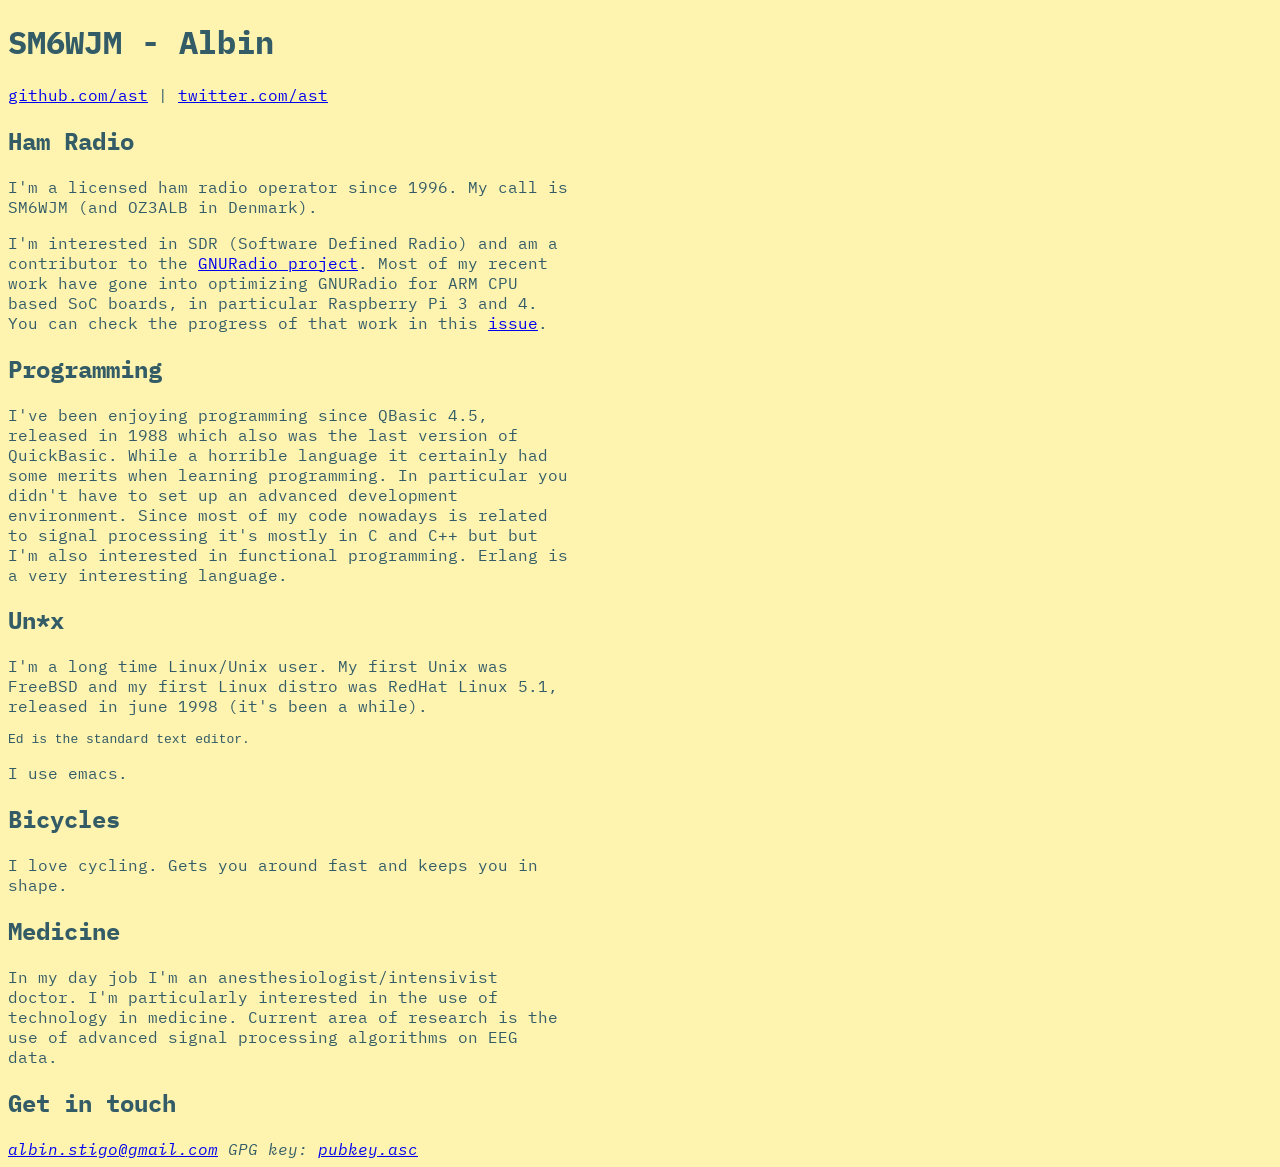
==== index.html @ 8c1d4a36 "moved gpg key and changed colors" ====
<!-- Hej FRA! Kul att ni kollade förbi -->

<!DOCTYPE html>
<html>
<head>
  <link href="https://fonts.googleapis.com/css2?family=IBM+Plex+Mono:ital,wght@0,300;0,400;0,500;0,600;1,300;1,400;1,500;1,600&display=swap" rel="stylesheet">
  <meta charset="utf-8">
  <meta name="author" content="Albin">
  <meta name="viewport" content="width=device-width, initial-scale=1.0">
  <style type="text/css">
    :root {
      --deep-space-sparkle: #335c67ff;
      --medium-champagne: #fff3b0ff;
      --indian-yellow: #e09f3eff;
      --auburn: #9e2a2bff;
      --rosewood: #540b0eff;
    }
    body {
      font-family: 'IBM Plex Mono', monospace;
      background-color: var(--medium-champagne);
      color: var(--deep-space-sparkle);
    }
    p { max-width: 35em; }
    .nav {
      list-style-type: none;
      margin: 0;
      padding: 0;
    }
    .nav li {
      display: inline-block;
    }
  </style>
  <title>SM6WJM - Albin</title>
</head>

<body>

<h1>SM6WJM - Albin</h1>

<nav>
<ul class="nav">
  <li><a href="https://github.com/ast">github.com/ast</a></li> |
  <li><a href="https://twitter.com/albinstigo">twitter.com/ast</a></li>
</ul>
</nav>

<section>
<h2>Ham Radio</h2>
<p>I'm a licensed ham radio operator since 1996. My call is SM6WJM (and OZ3ALB
  in Denmark).</p>
<p>I'm interested in SDR (Software Defined Radio) and am a contributor to the
  <a href="https://www.gnuradio.org/">GNURadio project</a>. Most of my recent
  work have gone into optimizing GNURadio for ARM CPU based SoC boards, in
  particular Raspberry Pi 3 and 4. You can check the progress of that work
  in this <a href="https://github.com/gnuradio/volk/issues/243">issue</a>.</p>
</section>

<section>
<h2>Programming</h2>
<p>I've been enjoying programming since QBasic 4.5, released in 1988 which also
  was the last version of QuickBasic. While a horrible language it certainly had
  some merits when learning programming. In particular you didn't have to set up
  an advanced development environment. Since most of
  my code nowadays is related to signal processing it's mostly in C and C++ but
  but I'm also interested in functional programming. Erlang is a very
  interesting language.</p>
</section>

<section>
<h2>Un*x</h2>
<p>I'm a long time Linux/Unix user. My first Unix was FreeBSD and my first Linux
distro was RedHat Linux 5.1, released in june 1998 (it's been a while).</p>
<p><pre>Ed is the standard text editor.</pre></p>
<p>I use emacs.</p>
</section>

<section>
<h2>Bicycles</h2>
<p>I love cycling. Gets you around fast and keeps you in shape.
</section>

<section>
<h2>Medicine</h2>
<p>In my day job I'm an anesthesiologist/intensivist doctor.
I'm particularly interested in the use of technology in medicine.
Current area of research is the use of advanced signal processing algorithms on EEG data.
</p>
</section>

<section>
<h2>Get in touch</h2>
<address>
<a href="mailto:albin.stigo@gmail.com">albin.stigo@gmail.com</a>
GPG key: <a href="pubkey.asc">pubkey.asc</a>
</address>
</section>

</body>

</html>
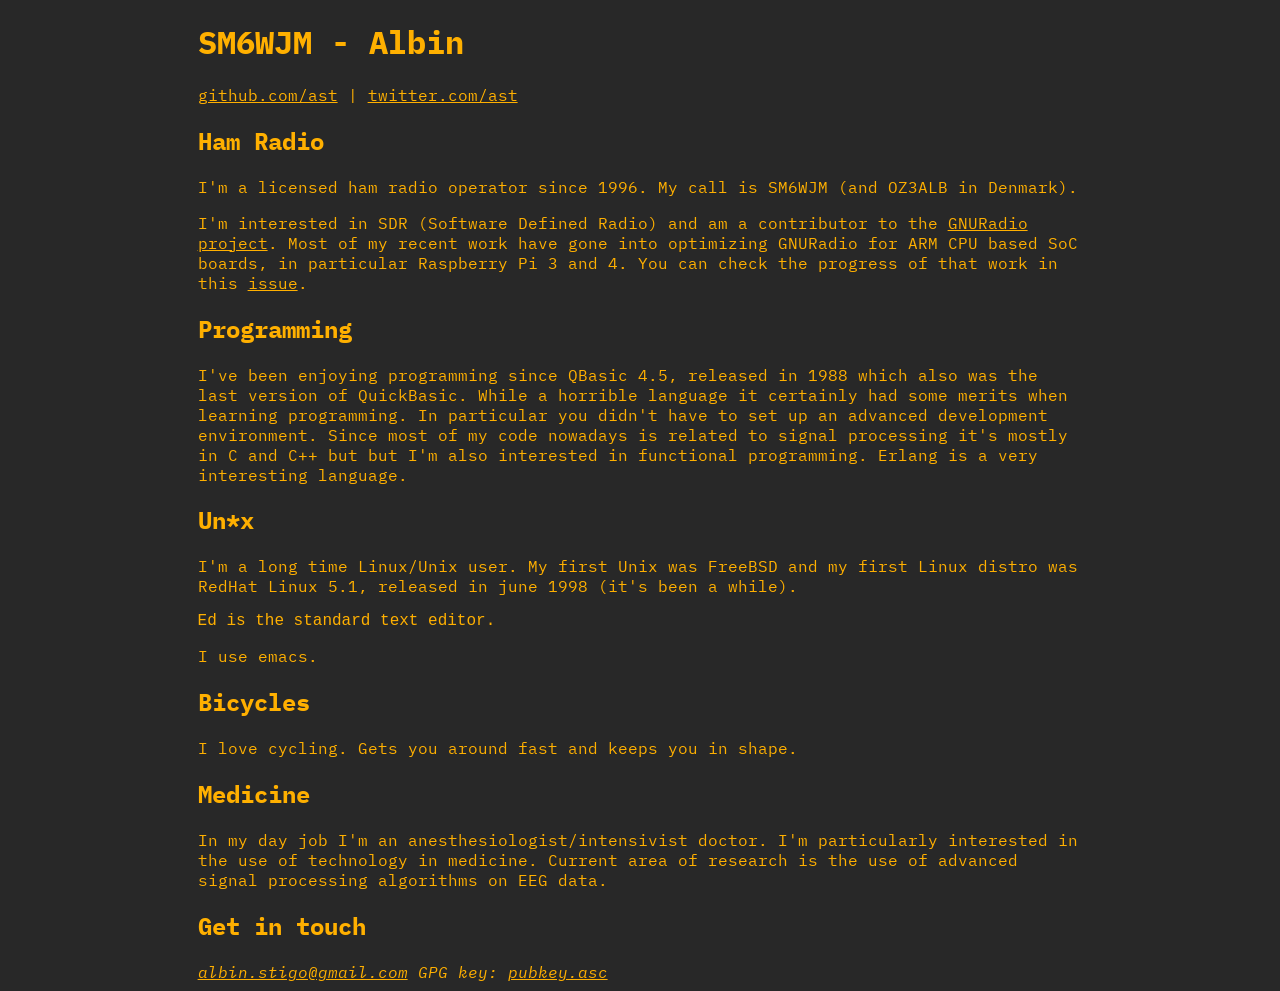
==== commit 570f0e3c: "Changed color to amber and font size too." ====
--- a/index.html
+++ b/index.html
@@ -2,99 +2,120 @@
 
 <!DOCTYPE html>
 <html>
-<head>
-  <link href="https://fonts.googleapis.com/css2?family=IBM+Plex+Mono:ital,wght@0,300;0,400;0,500;0,600;1,300;1,400;1,500;1,600&display=swap" rel="stylesheet">
-  <meta charset="utf-8">
-  <meta name="author" content="Albin">
-  <meta name="viewport" content="width=device-width, initial-scale=1.0">
-  <style type="text/css">
-    :root {
-      --deep-space-sparkle: #335c67ff;
-      --medium-champagne: #fff3b0ff;
-      --indian-yellow: #e09f3eff;
-      --auburn: #9e2a2bff;
-      --rosewood: #540b0eff;
-    }
-    body {
-      font-family: 'IBM Plex Mono', monospace;
-      background-color: var(--medium-champagne);
-      color: var(--deep-space-sparkle);
-    }
-    p { max-width: 35em; }
-    .nav {
-      list-style-type: none;
-      margin: 0;
-      padding: 0;
-    }
-    .nav li {
-      display: inline-block;
-    }
-  </style>
-  <title>SM6WJM - Albin</title>
-</head>
+    <head>
+        <link href="https://fonts.googleapis.com/css2?family=IBM+Plex+Mono:ital,wght@0,300;0,400;0,500;0,600;1,300;1,400;1,500;1,600&display=swap" rel="stylesheet">
+        <meta charset="utf-8">
+        <meta name="author" content="Albin">
+        <meta name="viewport" content="width=device-width, initial-scale=1.0">
+        <style type="text/css">
+         /*
+            https://retrocomputing.stackexchange.com/questions/12835/exactly-what-color-was-the-text-on-monochrome-terminals-with-green-on-black-and
+          */
+         :root {
+             --monitor-amber: #ffb000;
+             --monitor-amber-light: #ffcc00;
+             --cga-pink: #fc0fc0;
+         }
+         body {
+             font-family: 'IBM Plex Mono', monospace;
+             background-color: #282828;
+             color: var(--monitor-amber);
+             font-size: 16px;
+         }
+         a:link {
+             color: var(--monitor-amber-ligth);
+         }
+         a:hover {
+             color: var(--cga-pink);
+         }
+         a:visited {
+             color: var(--monitor-amber-light);
+         }
+         .content {
+             margin: auto;
+             width: 70%;
+         }
+         .nav {
+             list-style-type: none;
+             margin: 0;
+             padding: 0;
+         }
+         .nav li {
+             display: inline-block;
+         }
+         .nav li a:hover {
+             color: var(--cga-pink);
+         }
+        </style>
+        <title>SM6WJM - Albin</title>
+    </head>
 
-<body>
+    <body>
 
-<h1>SM6WJM - Albin</h1>
+        <div class="content">
 
-<nav>
-<ul class="nav">
-  <li><a href="https://github.com/ast">github.com/ast</a></li> |
-  <li><a href="https://twitter.com/albinstigo">twitter.com/ast</a></li>
-</ul>
-</nav>
+            <h1>SM6WJM - Albin</h1>
 
-<section>
-<h2>Ham Radio</h2>
-<p>I'm a licensed ham radio operator since 1996. My call is SM6WJM (and OZ3ALB
-  in Denmark).</p>
-<p>I'm interested in SDR (Software Defined Radio) and am a contributor to the
-  <a href="https://www.gnuradio.org/">GNURadio project</a>. Most of my recent
-  work have gone into optimizing GNURadio for ARM CPU based SoC boards, in
-  particular Raspberry Pi 3 and 4. You can check the progress of that work
-  in this <a href="https://github.com/gnuradio/volk/issues/243">issue</a>.</p>
-</section>
+            <nav>
+                <ul class="nav">
+                    <li><a href="https://github.com/ast">github.com/ast</a></li> |
+                    <li><a href="https://twitter.com/albinstigo">twitter.com/ast</a></li>
+                </ul>
+            </nav>
 
-<section>
-<h2>Programming</h2>
-<p>I've been enjoying programming since QBasic 4.5, released in 1988 which also
-  was the last version of QuickBasic. While a horrible language it certainly had
-  some merits when learning programming. In particular you didn't have to set up
-  an advanced development environment. Since most of
-  my code nowadays is related to signal processing it's mostly in C and C++ but
-  but I'm also interested in functional programming. Erlang is a very
-  interesting language.</p>
-</section>
+            <section>
+                <h2>Ham Radio</h2>
+                <p>I'm a licensed ham radio operator since 1996. My call is SM6WJM (and OZ3ALB
+                    in Denmark).</p>
+                <p>I'm interested in SDR (Software Defined Radio) and am a contributor to the
+                    <a href="https://www.gnuradio.org/">GNURadio project</a>. Most of my recent
+                    work have gone into optimizing GNURadio for ARM CPU based SoC boards, in
+                    particular Raspberry Pi 3 and 4. You can check the progress of that work
+                    in this <a href="https://github.com/gnuradio/volk/issues/243">issue</a>.</p>
+            </section>
 
-<section>
-<h2>Un*x</h2>
-<p>I'm a long time Linux/Unix user. My first Unix was FreeBSD and my first Linux
-distro was RedHat Linux 5.1, released in june 1998 (it's been a while).</p>
-<p><pre>Ed is the standard text editor.</pre></p>
-<p>I use emacs.</p>
-</section>
+            <section>
+                <h2>Programming</h2>
+                <p>I've been enjoying programming since QBasic 4.5, released in 1988 which also
+                    was the last version of QuickBasic. While a horrible language it certainly had
+                    some merits when learning programming. In particular you didn't have to set up
+                    an advanced development environment. Since most of
+                    my code nowadays is related to signal processing it's mostly in C and C++ but
+                    but I'm also interested in functional programming. Erlang is a very
+                    interesting language.</p>
+            </section>
 
-<section>
-<h2>Bicycles</h2>
-<p>I love cycling. Gets you around fast and keeps you in shape.
-</section>
+            <section>
+                <h2>Un*x</h2>
+                <p>I'm a long time Linux/Unix user. My first Unix was FreeBSD and my first Linux
+                    distro was RedHat Linux 5.1, released in june 1998 (it's been a while).</p>
+                <p><pre>Ed is the standard text editor.</pre></p>
+                <p>I use emacs.</p>
+            </section>
 
-<section>
-<h2>Medicine</h2>
-<p>In my day job I'm an anesthesiologist/intensivist doctor.
-I'm particularly interested in the use of technology in medicine.
-Current area of research is the use of advanced signal processing algorithms on EEG data.
-</p>
-</section>
+            <section>
+                <h2>Bicycles</h2>
+                <p>I love cycling. Gets you around fast and keeps you in shape.
+            </section>
 
-<section>
-<h2>Get in touch</h2>
-<address>
-<a href="mailto:albin.stigo@gmail.com">albin.stigo@gmail.com</a>
-GPG key: <a href="pubkey.asc">pubkey.asc</a>
-</address>
-</section>
+            <section>
+                <h2>Medicine</h2>
+                <p>In my day job I'm an anesthesiologist/intensivist doctor.
+                    I'm particularly interested in the use of technology in medicine.
+                    Current area of research is the use of advanced signal processing algorithms on EEG data.
+                </p>
+            </section>
 
-</body>
+            <section>
+                <h2>Get in touch</h2>
+                <address>
+                    <a href="mailto:albin.stigo@gmail.com">albin.stigo@gmail.com</a>
+                    GPG key: <a href="pubkey.asc">pubkey.asc</a>
+                </address>
+            </section>
+
+        </div>
+
+    </body>
 
 </html>
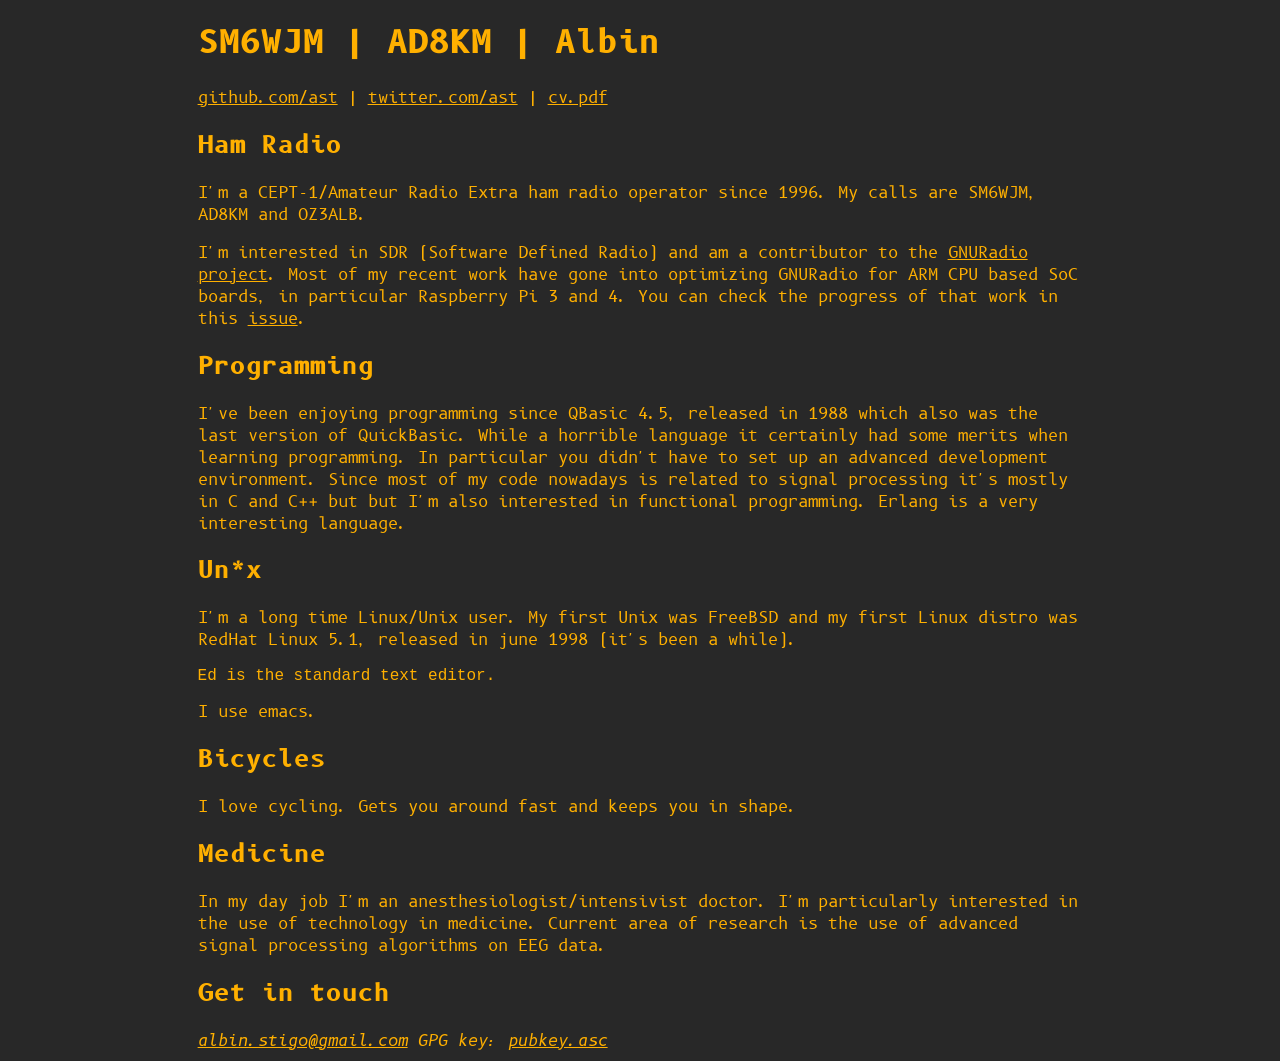
==== commit 8e04de7a: "Added cv.pdf, changed font to b-612, as well as some formatting." ====
--- a/index.html
+++ b/index.html
@@ -2,120 +2,141 @@
 
 <!DOCTYPE html>
 <html>
-    <head>
-        <link href="https://fonts.googleapis.com/css2?family=IBM+Plex+Mono:ital,wght@0,300;0,400;0,500;0,600;1,300;1,400;1,500;1,600&display=swap" rel="stylesheet">
-        <meta charset="utf-8">
-        <meta name="author" content="Albin">
-        <meta name="viewport" content="width=device-width, initial-scale=1.0">
-        <style type="text/css">
-         /*
-            https://retrocomputing.stackexchange.com/questions/12835/exactly-what-color-was-the-text-on-monochrome-terminals-with-green-on-black-and
-          */
-         :root {
-             --monitor-amber: #ffb000;
-             --monitor-amber-light: #ffcc00;
-             --cga-pink: #fc0fc0;
-         }
-         body {
-             font-family: 'IBM Plex Mono', monospace;
-             background-color: #282828;
-             color: var(--monitor-amber);
-             font-size: 16px;
-         }
-         a:link {
-             color: var(--monitor-amber-ligth);
-         }
-         a:hover {
-             color: var(--cga-pink);
-         }
-         a:visited {
-             color: var(--monitor-amber-light);
-         }
-         .content {
-             margin: auto;
-             width: 70%;
-         }
-         .nav {
-             list-style-type: none;
-             margin: 0;
-             padding: 0;
-         }
-         .nav li {
-             display: inline-block;
-         }
-         .nav li a:hover {
-             color: var(--cga-pink);
-         }
-        </style>
-        <title>SM6WJM - Albin</title>
-    </head>
+  <head>
+    <meta charset="UTF-8">
 
-    <body>
+    <link rel="preconnect" href="https://fonts.googleapis.com">
+    <link rel="preconnect" href="https://fonts.gstatic.com" crossorigin>
+    <link href="https://fonts.googleapis.com/css2?family=B612:wght@400;700&display=swap" rel="stylesheet">
 
-        <div class="content">
+    <link href="https://fonts.googleapis.com/css2?family=B612+Mono:wght@400;700&display=swap" rel="stylesheet">
 
-            <h1>SM6WJM - Albin</h1>
+    <meta name="author" content="Albin">
 
-            <nav>
-                <ul class="nav">
-                    <li><a href="https://github.com/ast">github.com/ast</a></li> |
-                    <li><a href="https://twitter.com/albinstigo">twitter.com/ast</a></li>
-                </ul>
-            </nav>
+    <meta name="viewport" content="width=device-width, initial-scale=1.0">
 
-            <section>
-                <h2>Ham Radio</h2>
-                <p>I'm a licensed ham radio operator since 1996. My call is SM6WJM (and OZ3ALB
-                    in Denmark).</p>
-                <p>I'm interested in SDR (Software Defined Radio) and am a contributor to the
-                    <a href="https://www.gnuradio.org/">GNURadio project</a>. Most of my recent
-                    work have gone into optimizing GNURadio for ARM CPU based SoC boards, in
-                    particular Raspberry Pi 3 and 4. You can check the progress of that work
-                    in this <a href="https://github.com/gnuradio/volk/issues/243">issue</a>.</p>
-            </section>
+    <style type="text/css">
 
-            <section>
-                <h2>Programming</h2>
-                <p>I've been enjoying programming since QBasic 4.5, released in 1988 which also
-                    was the last version of QuickBasic. While a horrible language it certainly had
-                    some merits when learning programming. In particular you didn't have to set up
-                    an advanced development environment. Since most of
-                    my code nowadays is related to signal processing it's mostly in C and C++ but
-                    but I'm also interested in functional programming. Erlang is a very
-                    interesting language.</p>
-            </section>
+      /* Add some nice colors to remember our childhood. */
+      /* https://retrocomputing.stackexchange.com/questions/12835/exactly-what-color-was-the-text-on-monochrome-terminals-with-green-on-black-and */
 
-            <section>
-                <h2>Un*x</h2>
-                <p>I'm a long time Linux/Unix user. My first Unix was FreeBSD and my first Linux
-                    distro was RedHat Linux 5.1, released in june 1998 (it's been a while).</p>
-                <p><pre>Ed is the standard text editor.</pre></p>
-                <p>I use emacs.</p>
-            </section>
+      :root {
+          --monitor-amber: #ffb000;
+          --monitor-amber-light: #ffcc00;
+          --cga-pink: #fc0fc0;
+      }
+      body {
+          font-family: 'B612 Mono', monospace;
+          background-color: #282828;
+          color: var(--monitor-amber);
+          font-size: 16px;
+      }
+      a:link {
+          color: var(--monitor-amber-ligth);
+      }
+      a:hover {
+          color: var(--cga-pink);
+      }
+      a:visited {
+          color: var(--monitor-amber-light);
+      }
+      .content {
+          margin: auto;
+          width: 70%;
+      }
+      @media screen and (max-width: 800px) {
+          .content {
+              width: 100%;
+          }
+      }
+      .nav {
+          list-style-type: none;
+          margin: 0;
+          padding: 0;
+      }
+      .nav li {
+          display: inline-block;
+      }
+      .nav li a:hover {
+          color: var(--cga-pink);
+      }
+    </style>
+    <title>SM6WJM - Albin</title>
+  </head>
 
-            <section>
-                <h2>Bicycles</h2>
-                <p>I love cycling. Gets you around fast and keeps you in shape.
-            </section>
+  <body>
 
-            <section>
-                <h2>Medicine</h2>
-                <p>In my day job I'm an anesthesiologist/intensivist doctor.
-                    I'm particularly interested in the use of technology in medicine.
-                    Current area of research is the use of advanced signal processing algorithms on EEG data.
-                </p>
-            </section>
+    <div class="content">
 
-            <section>
-                <h2>Get in touch</h2>
-                <address>
-                    <a href="mailto:albin.stigo@gmail.com">albin.stigo@gmail.com</a>
-                    GPG key: <a href="pubkey.asc">pubkey.asc</a>
-                </address>
-            </section>
+      <h1>SM6WJM | AD8KM | Albin</h1>
 
-        </div>
+      <nav>
+        <ul class="nav">
+          <li><a href="https://github.com/ast">github.com/ast</a></li> |
+          <li><a href="https://twitter.com/albinstigo">twitter.com/ast</a></li> |
+          <li><a href="cv.pdf">cv.pdf</a></li>
+        </ul>
+      </nav>
 
-    </body>
+      <section>
+        <h2>Ham Radio</h2>
+        <p>I'm a CEPT-1/Amateur Radio Extra ham radio operator since 1996. My calls are
+          SM6WJM, AD8KM and OZ3ALB.</p>
+        <p>I'm interested in SDR (Software Defined Radio) and am a contributor to the
+          <a href="https://www.gnuradio.org/">GNURadio
+          project</a>. Most of my recent work have gone into
+          optimizing GNURadio for ARM CPU based SoC boards, in
+          particular Raspberry Pi 3 and 4. You can check the progress
+          of that work in
+          this <a href="https://github.com/gnuradio/volk/issues/243">issue</a>.</p>
+      </section>
+
+      <section>
+        <h2>Programming</h2>
+        <p>I've been enjoying programming since QBasic 4.5, released
+          in 1988 which also was the last version of QuickBasic. While
+          a horrible language it certainly had some merits when
+          learning programming. In particular you didn't have to set
+          up an advanced development environment. Since most of my
+          code nowadays is related to signal processing it's mostly in
+          C and C++ but but I'm also interested in functional
+          programming. Erlang is a very interesting language.</p>
+      </section>
+
+      <section>
+        <h2>Un*x</h2>
+        <p>I'm a long time Linux/Unix user. My first Unix was FreeBSD
+          and my first Linux distro was RedHat Linux 5.1, released in
+          june 1998 (it's been a while).</p>
+        <p><pre>Ed is the standard text editor.</pre></p>
+        <p>I use emacs.</p>
+      </section>
+
+      <section>
+        <h2>Bicycles</h2>
+        <p>I love cycling. Gets you around fast and keeps you in
+        shape.</p>
+      </section>
+
+      <section>
+        <h2>Medicine</h2>
+        <p>In my day job I'm an anesthesiologist/intensivist doctor.
+          I'm particularly interested in the use of technology in
+          medicine.  Current area of research is the use of advanced
+          signal processing algorithms on EEG data.
+        </p>
+      </section>
+
+      <section>
+        <h2>Get in touch</h2>
+        <address>
+          <a href="mailto:albin.stigo@gmail.com">albin.stigo@gmail.com</a>
+          GPG key: <a href="pubkey.asc">pubkey.asc</a>
+        </address>
+      </section>
+
+    </div>
+
+  </body>
 
 </html>
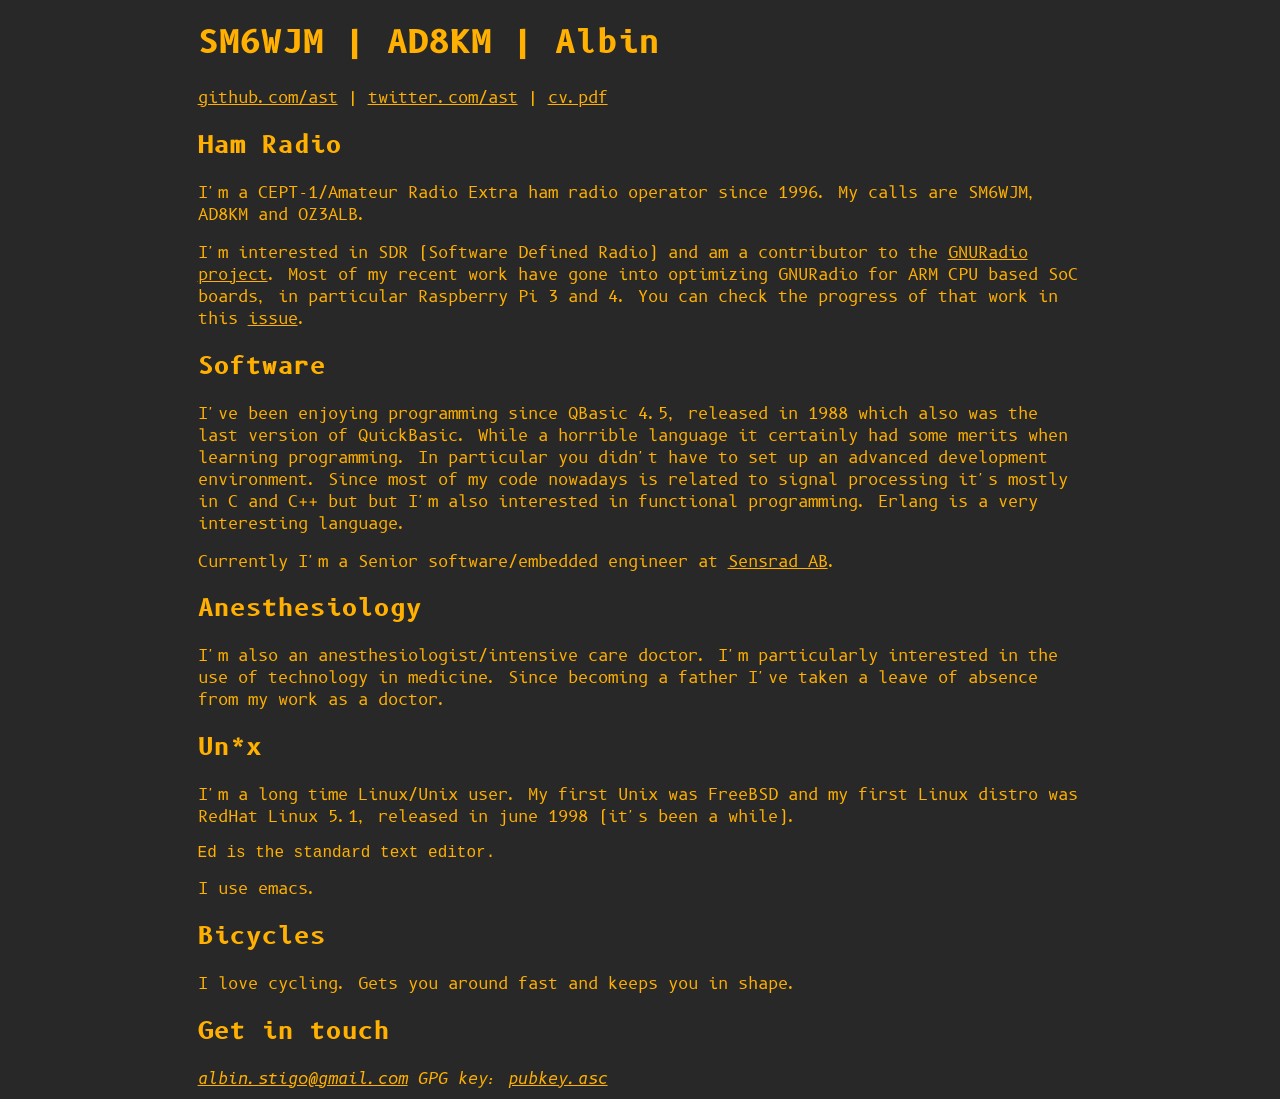
==== commit 04328894: "Fixed CV updated text." ====
--- a/index.html
+++ b/index.html
@@ -92,7 +92,7 @@
       </section>
 
       <section>
-        <h2>Programming</h2>
+        <h2>Software</h2>
         <p>I've been enjoying programming since QBasic 4.5, released
           in 1988 which also was the last version of QuickBasic. While
           a horrible language it certainly had some merits when
@@ -101,6 +101,19 @@
           code nowadays is related to signal processing it's mostly in
           C and C++ but but I'm also interested in functional
           programming. Erlang is a very interesting language.</p>
+        <p>
+          Currently I'm a Senior software/embedded engineer
+          at <a href="https://www.sensrad.com/">Sensrad AB</a>.
+        </p>
+      </section>
+
+      <section>
+        <h2>Anesthesiology</h2>
+        <p>I'm also an anesthesiologist/intensive care doctor.
+          I'm particularly interested in the use of technology in
+          medicine. Since becoming a father I've taken a leave of
+          absence from my work as a doctor.
+        </p>
       </section>
 
       <section>
@@ -118,14 +131,6 @@
         shape.</p>
       </section>
 
-      <section>
-        <h2>Medicine</h2>
-        <p>In my day job I'm an anesthesiologist/intensivist doctor.
-          I'm particularly interested in the use of technology in
-          medicine.  Current area of research is the use of advanced
-          signal processing algorithms on EEG data.
-        </p>
-      </section>
 
       <section>
         <h2>Get in touch</h2>
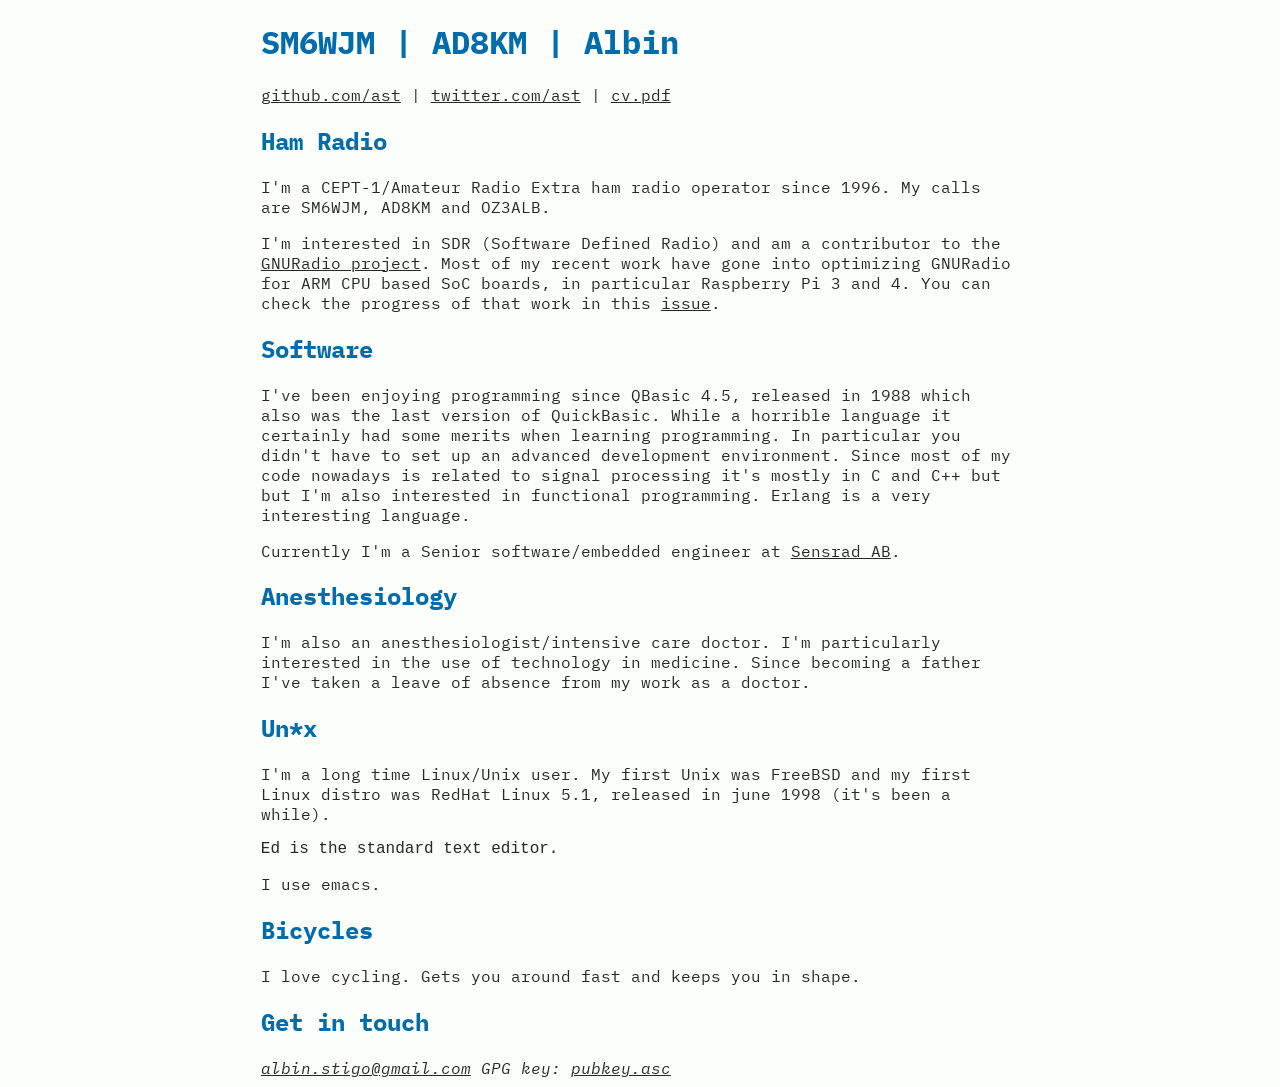
==== commit f35a7cb2: "change colors" ====
--- a/index.html
+++ b/index.html
@@ -7,42 +7,47 @@
 
     <link rel="preconnect" href="https://fonts.googleapis.com">
     <link rel="preconnect" href="https://fonts.gstatic.com" crossorigin>
-    <link href="https://fonts.googleapis.com/css2?family=B612:wght@400;700&display=swap" rel="stylesheet">
-
-    <link href="https://fonts.googleapis.com/css2?family=B612+Mono:wght@400;700&display=swap" rel="stylesheet">
+    <link href="https://fonts.googleapis.com/css2?family=IBM+Plex+Mono:ital,wght@0,100;0,200;0,300;0,400;0,500;0,600;0,700;1,100;1,200;1,300;1,400;1,500;1,600;1,700&display=swap" rel="stylesheet">
 
     <meta name="author" content="Albin">
-
     <meta name="viewport" content="width=device-width, initial-scale=1.0">
 
     <style type="text/css">
 
-      /* Add some nice colors to remember our childhood. */
-      /* https://retrocomputing.stackexchange.com/questions/12835/exactly-what-color-was-the-text-on-monochrome-terminals-with-green-on-black-and */
+      /* Add some nice colors to remember our childhood. */ /*
+      https://retrocomputing.stackexchange.com/questions/12835/exactly-what-color-was-the-text-on-monochrome-terminals-with-green-on-black-and
+      */
 
       :root {
           --monitor-amber: #ffb000;
           --monitor-amber-light: #ffcc00;
           --cga-pink: #fc0fc0;
+          --background: rgba(251, 254, 251, 1);
+          --color-accent: rgba(0, 108, 172, 1);
+          --color-text-base: rgba(40, 39, 40, 1);
       }
       body {
-          font-family: 'B612 Mono', monospace;
-          background-color: #282828;
-          color: var(--monitor-amber);
+          font-family: 'IBM Plex Mono', monospace;
+          background-color: var(--background);
+          color: var(--color-text-base);
           font-size: 16px;
       }
+      h1, h2, h3, h4, h5, h6 {
+          font-family: 'IBM Plex Mono', monospace;
+          color: var(--color-accent);
+      }
       a:link {
-          color: var(--monitor-amber-ligth);
+          color: var(--color-text-base);
       }
       a:hover {
-          color: var(--cga-pink);
+          color: var(--color-accent);
       }
       a:visited {
-          color: var(--monitor-amber-light);
+          color: var(--color-text-base);
       }
       .content {
           margin: auto;
-          width: 70%;
+          width: 60%;
       }
       @media screen and (max-width: 800px) {
           .content {
@@ -58,7 +63,7 @@
           display: inline-block;
       }
       .nav li a:hover {
-          color: var(--cga-pink);
+          color: var(--color-accent);
       }
     </style>
     <title>SM6WJM - Albin</title>
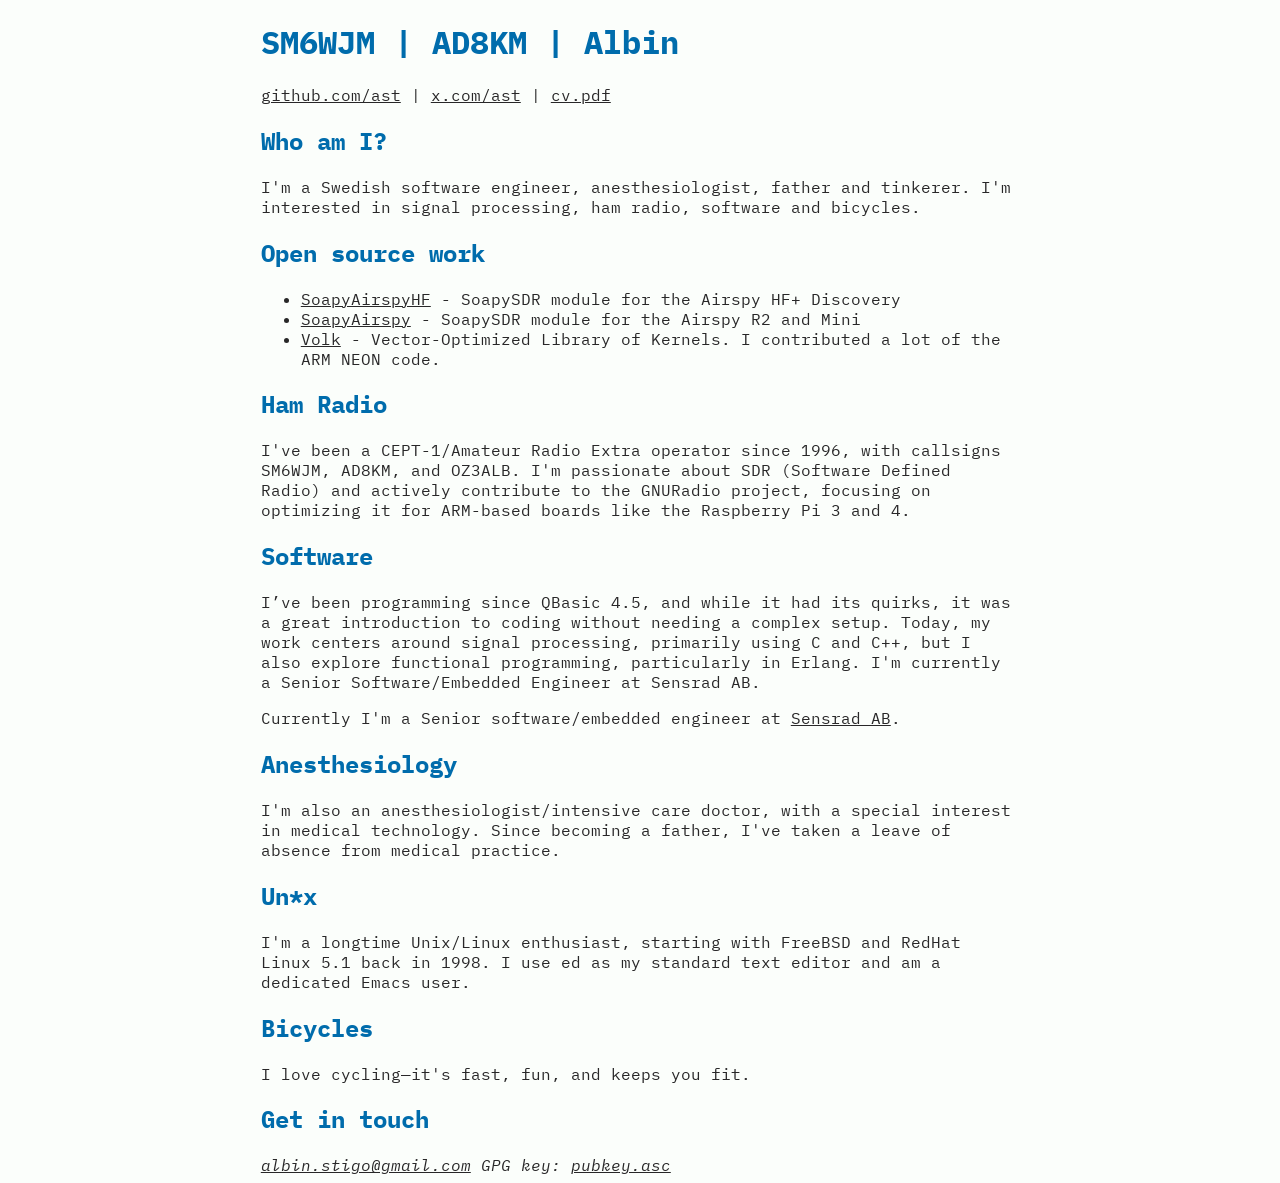
==== commit 3b26440c: "update index" ====
--- a/index.html
+++ b/index.html
@@ -22,6 +22,7 @@
           --monitor-amber: #ffb000;
           --monitor-amber-light: #ffcc00;
           --cga-pink: #fc0fc0;
+          --old-background: #282828;
           --background: rgba(251, 254, 251, 1);
           --color-accent: rgba(0, 108, 172, 1);
           --color-text-base: rgba(40, 39, 40, 1);
@@ -78,34 +79,51 @@
       <nav>
         <ul class="nav">
           <li><a href="https://github.com/ast">github.com/ast</a></li> |
-          <li><a href="https://twitter.com/albinstigo">twitter.com/ast</a></li> |
+          <li><a href="https://x.com/albinstigo">x.com/ast</a></li> |
           <li><a href="cv.pdf">cv.pdf</a></li>
         </ul>
       </nav>
 
       <section>
+        <h2>Who am I?</h2>
+        <p>I'm a Swedish software engineer, anesthesiologist, father
+          and tinkerer. I'm interested in signal processing, ham
+          radio, software and bicycles.</p>
+      </section>
+
+      <section>
+        <h2>Open source work</h2>
+        <ul>
+          <li><a href="https://github.com/ast/SoapyAirspyHF">SoapyAirspyHF</a>
+            - SoapySDR module for the Airspy HF+ Discovery</li>
+
+          <li><a href="https://github.com/ast/SoapyAirspy">SoapyAirspy</a>
+            - SoapySDR module for the Airspy R2 and Mini</li>
+
+          <li><a href="https://github.com/gnuradio/volk">Volk</a> -
+            Vector-Optimized Library of Kernels. I contributed a lot
+            of the ARM NEON code.</li>
+
+
+      </section>
+
+      <section>
         <h2>Ham Radio</h2>
-        <p>I'm a CEPT-1/Amateur Radio Extra ham radio operator since 1996. My calls are
-          SM6WJM, AD8KM and OZ3ALB.</p>
-        <p>I'm interested in SDR (Software Defined Radio) and am a contributor to the
-          <a href="https://www.gnuradio.org/">GNURadio
-          project</a>. Most of my recent work have gone into
-          optimizing GNURadio for ARM CPU based SoC boards, in
-          particular Raspberry Pi 3 and 4. You can check the progress
-          of that work in
-          this <a href="https://github.com/gnuradio/volk/issues/243">issue</a>.</p>
+        <p>I've been a CEPT-1/Amateur Radio Extra operator since 1996,
+          with callsigns SM6WJM, AD8KM, and OZ3ALB. I'm passionate about SDR
+          (Software Defined Radio) and actively contribute to the GNURadio
+          project, focusing on optimizing it for ARM-based boards like the
+          Raspberry Pi 3 and 4.</p>
       </section>
 
       <section>
         <h2>Software</h2>
-        <p>I've been enjoying programming since QBasic 4.5, released
-          in 1988 which also was the last version of QuickBasic. While
-          a horrible language it certainly had some merits when
-          learning programming. In particular you didn't have to set
-          up an advanced development environment. Since most of my
-          code nowadays is related to signal processing it's mostly in
-          C and C++ but but I'm also interested in functional
-          programming. Erlang is a very interesting language.</p>
+        <p>I’ve been programming since QBasic 4.5, and while it had
+        its quirks, it was a great introduction to coding without
+        needing a complex setup. Today, my work centers around signal
+        processing, primarily using C and C++, but I also explore
+        functional programming, particularly in Erlang. I'm currently
+        a Senior Software/Embedded Engineer at Sensrad AB.</p>
         <p>
           Currently I'm a Senior software/embedded engineer
           at <a href="https://www.sensrad.com/">Sensrad AB</a>.
@@ -114,28 +132,23 @@
 
       <section>
         <h2>Anesthesiology</h2>
-        <p>I'm also an anesthesiologist/intensive care doctor.
-          I'm particularly interested in the use of technology in
-          medicine. Since becoming a father I've taken a leave of
-          absence from my work as a doctor.
-        </p>
+        <p>I'm also an anesthesiologist/intensive care doctor, with a
+        special interest in medical technology. Since becoming a
+        father, I've taken a leave of absence from medical
+        practice.</p>
       </section>
 
       <section>
         <h2>Un*x</h2>
-        <p>I'm a long time Linux/Unix user. My first Unix was FreeBSD
-          and my first Linux distro was RedHat Linux 5.1, released in
-          june 1998 (it's been a while).</p>
-        <p><pre>Ed is the standard text editor.</pre></p>
-        <p>I use emacs.</p>
+        <p>I'm a longtime Unix/Linux enthusiast, starting with FreeBSD
+        and RedHat Linux 5.1 back in 1998. I use ed as my standard
+        text editor and am a dedicated Emacs user.</p>
       </section>
 
       <section>
         <h2>Bicycles</h2>
-        <p>I love cycling. Gets you around fast and keeps you in
-        shape.</p>
+        <p>I love cycling—it's fast, fun, and keeps you fit.</p>
       </section>
-
 
       <section>
         <h2>Get in touch</h2>
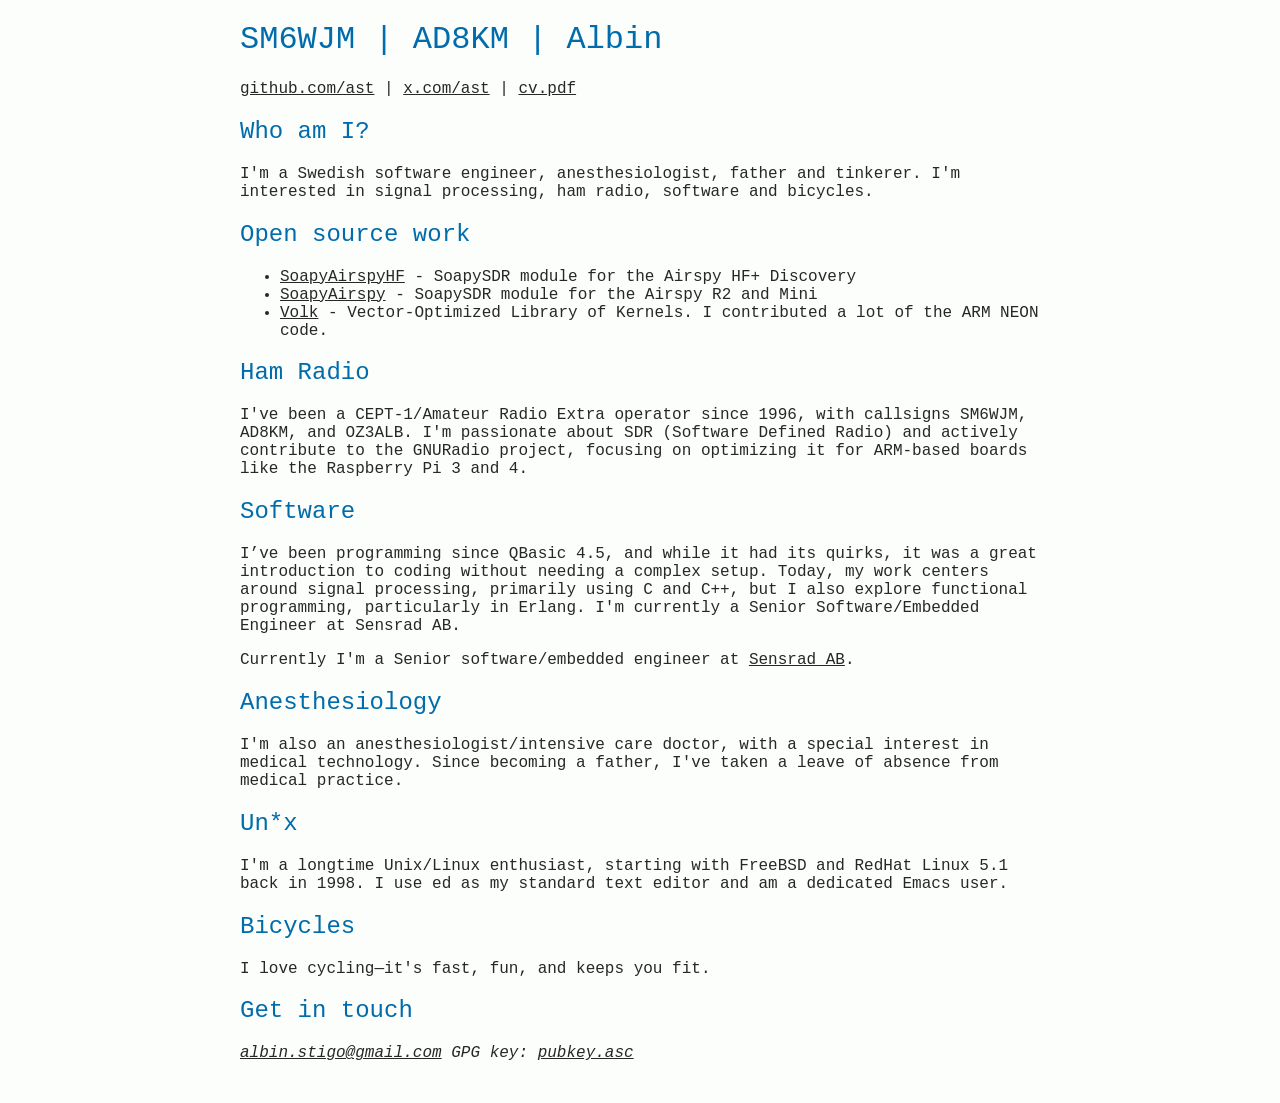
==== commit 40d9ba65: "some cleanup. faster load time" ====
--- a/index.html
+++ b/index.html
@@ -5,36 +5,24 @@
   <head>
     <meta charset="UTF-8">
 
-    <link rel="preconnect" href="https://fonts.googleapis.com">
-    <link rel="preconnect" href="https://fonts.gstatic.com" crossorigin>
-    <link href="https://fonts.googleapis.com/css2?family=IBM+Plex+Mono:ital,wght@0,100;0,200;0,300;0,400;0,500;0,600;0,700;1,100;1,200;1,300;1,400;1,500;1,600;1,700&display=swap" rel="stylesheet">
-
     <meta name="author" content="Albin">
     <meta name="viewport" content="width=device-width, initial-scale=1.0">
 
     <style type="text/css">
-
-      /* Add some nice colors to remember our childhood. */ /*
-      https://retrocomputing.stackexchange.com/questions/12835/exactly-what-color-was-the-text-on-monochrome-terminals-with-green-on-black-and
-      */
-
       :root {
-          --monitor-amber: #ffb000;
-          --monitor-amber-light: #ffcc00;
-          --cga-pink: #fc0fc0;
-          --old-background: #282828;
           --background: rgba(251, 254, 251, 1);
           --color-accent: rgba(0, 108, 172, 1);
           --color-text-base: rgba(40, 39, 40, 1);
       }
       body {
-          font-family: 'IBM Plex Mono', monospace;
+          font-family: monospace;
           background-color: var(--background);
           color: var(--color-text-base);
           font-size: 16px;
       }
       h1, h2, h3, h4, h5, h6 {
-          font-family: 'IBM Plex Mono', monospace;
+          font-family: monospace;
+          font-weight: normal;
           color: var(--color-accent);
       }
       a:link {
@@ -48,7 +36,7 @@
       }
       .content {
           margin: auto;
-          width: 60%;
+          width: 800px;
       }
       @media screen and (max-width: 800px) {
           .content {
@@ -72,7 +60,7 @@
 
   <body>
 
-    <div class="content">
+    <main class="content">
 
       <h1>SM6WJM | AD8KM | Albin</h1>
 
@@ -103,8 +91,6 @@
           <li><a href="https://github.com/gnuradio/volk">Volk</a> -
             Vector-Optimized Library of Kernels. I contributed a lot
             of the ARM NEON code.</li>
-
-
       </section>
 
       <section>
@@ -158,8 +144,6 @@
         </address>
       </section>
 
-    </div>
-
+    </main>
   </body>
-
 </html>
